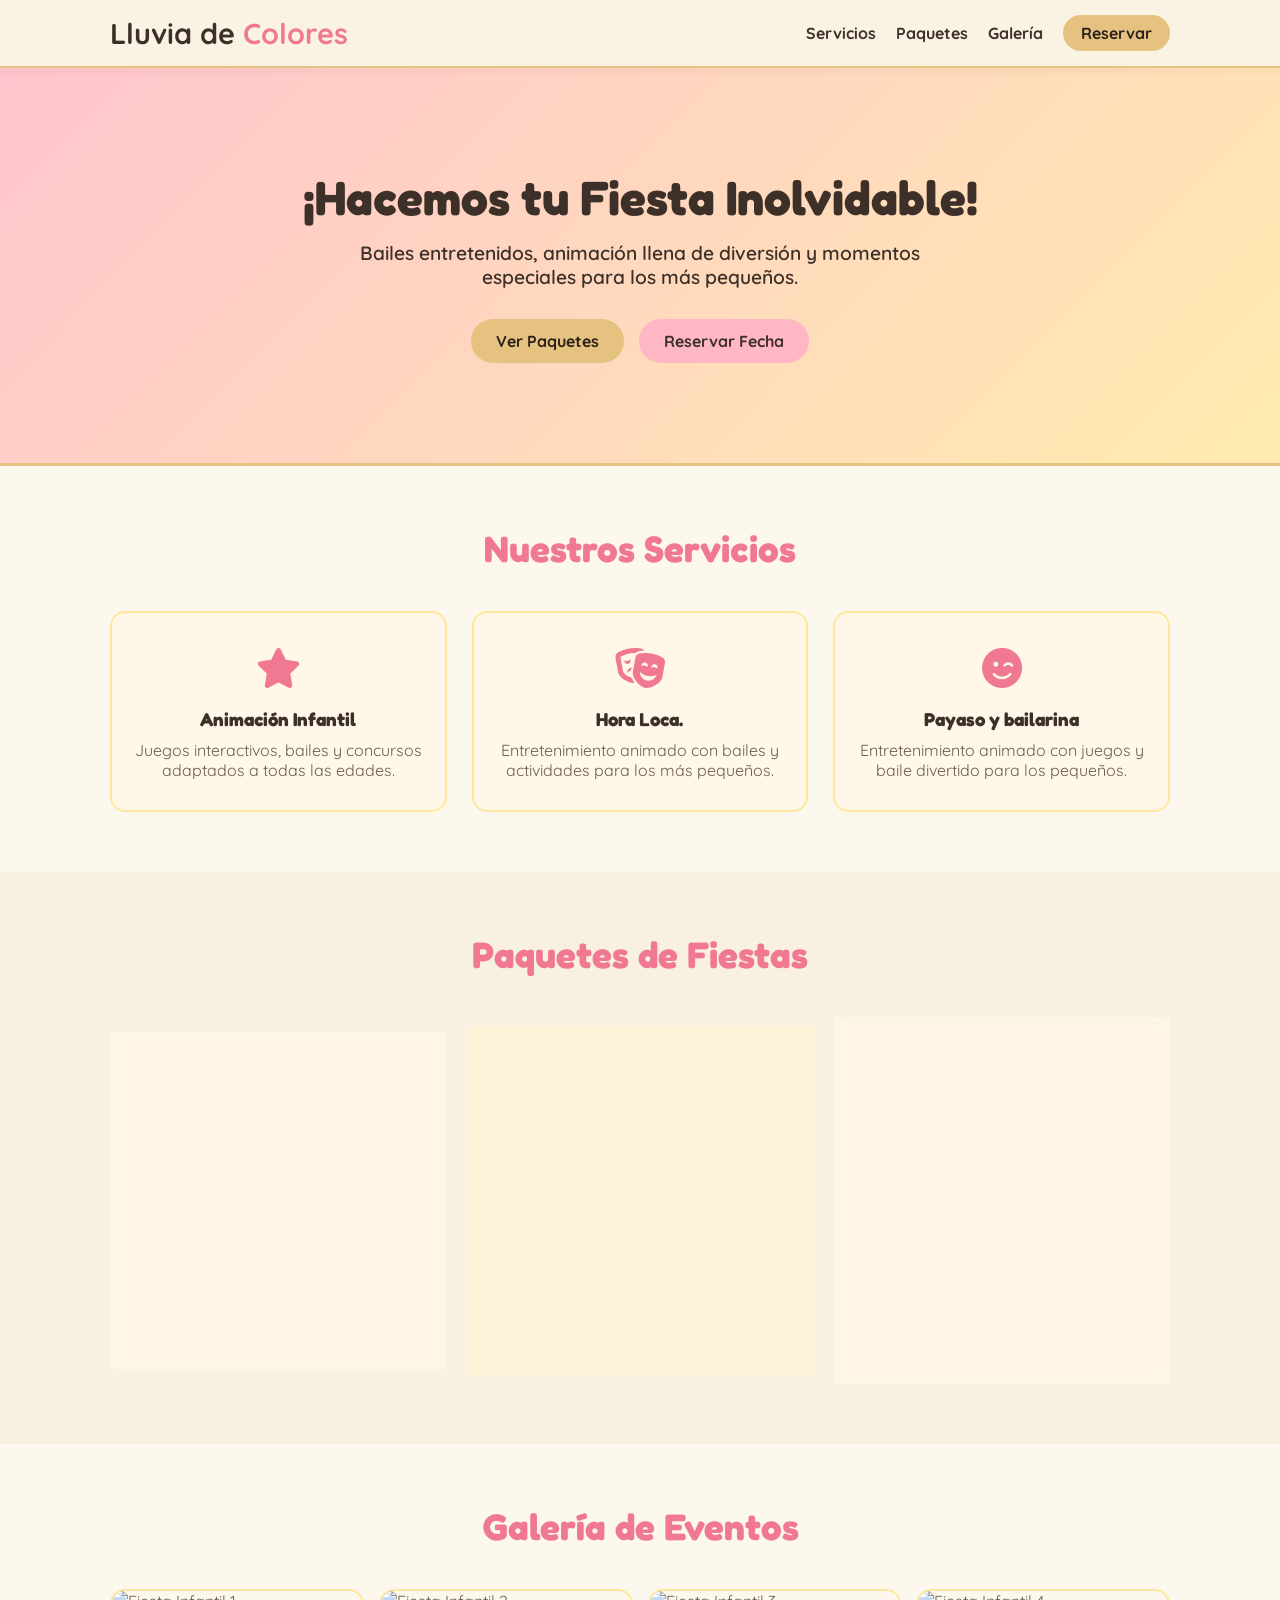
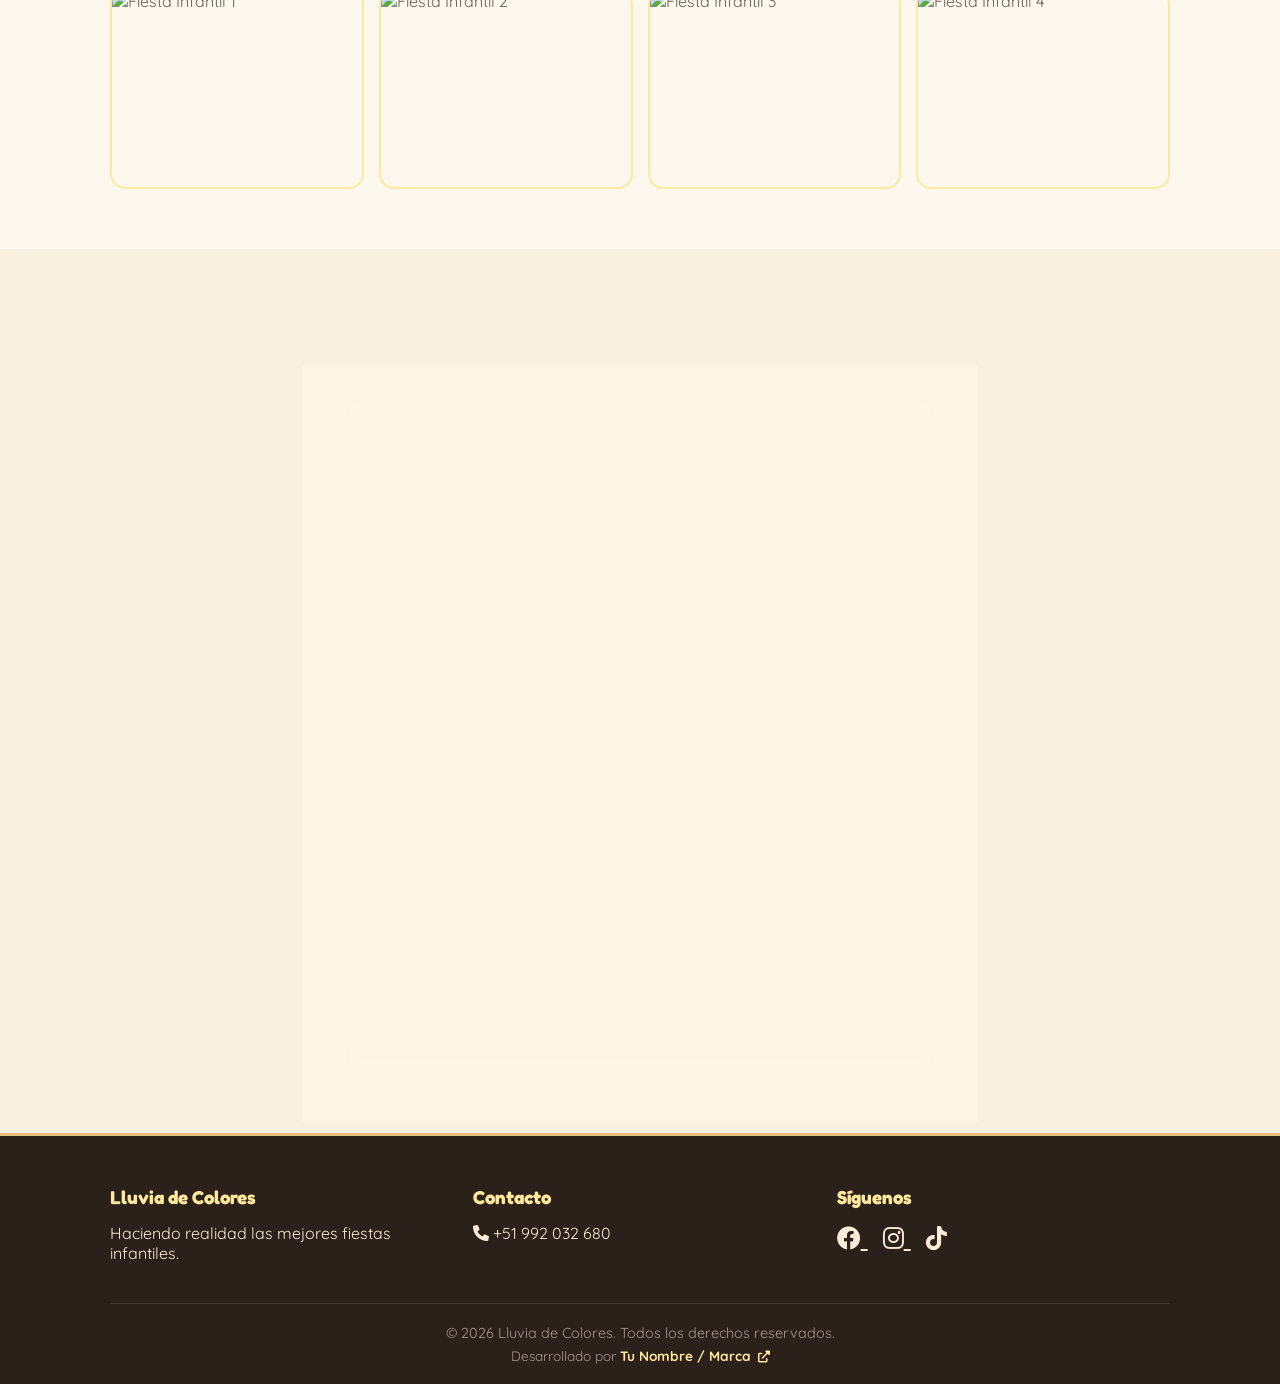
==== index.html @ 0b172efa "Initial commit" ====
<!DOCTYPE html>
<html lang="es">
<head>
  <meta charset="UTF-8" />
  <meta name="viewport" content="width=device-width, initial-scale=1.0" />
  <title>Lluvia de Colores - Eventos Infantiles</title>
  
  <!-- Fuentes Google -->
  <link rel="preconnect" href="https://fonts.googleapis.com">
  <link rel="preconnect" href="https://fonts.gstatic.com" crossorigin>
  <link href="https://fonts.googleapis.com/css2?family=Fredoka:wght@400;600;700&family=Quicksand:wght@500;600;700&display=swap" rel="stylesheet">
  
  <!-- FontAwesome Iconos -->
  <link rel="stylesheet" href="https://cdnjs.cloudflare.com/ajax/libs/font-awesome/6.0.0/css/all.min.css">
  
  <!-- Archivo CSS -->
  <link rel="stylesheet" href="estilo.css" />
</head>
<body>

  <!-- CONTENEDOR CON 20 GOTAS PARA EL FONDO DE LLUVIA -->
  <div class="fondo-lluvia">
    <div class="gota g1"></div>
    <div class="gota g2"></div>
    <div class="gota g3"></div>
    <div class="gota g4"></div>
    <div class="gota g5"></div>
    <div class="gota g6"></div>
    <div class="gota g7"></div>
    <div class="gota g8"></div>
    <div class="gota g9"></div>
    <div class="gota g10"></div>
    <div class="gota g11"></div>
    <div class="gota g12"></div>
    <div class="gota g13"></div>
    <div class="gota g14"></div>
    <div class="gota g15"></div>
    <div class="gota g16"></div>
    <div class="gota g17"></div>
    <div class="gota g18"></div>
    <div class="gota g19"></div>
    <div class="gota g20"></div>
  </div>

  <!-- ENCABEZADO Y NAVEGACIÓN -->
  <header class="header">
    <div class="contenedor nav-container">
      <div class="logo">
        <a href="#">Lluvia de <span>Colores</span></a>
      </div>
      <nav class="nav">
        <ul>
          <li><a href="#servicios">Servicios</a></li>
          <li><a href="#paquetes">Paquetes</a></li>
          <li><a href="#galeria">Galería</a></li>
          <li><a href="#reserva" class="btn-nav">Reservar</a></li>
        </ul>
      </nav>
    </div>
  </header>

  <!-- SECCIÓN HERO BANNER -->
  <section class="hero">
    <div class="contenedor">
      <h1>¡Hacemos tu Fiesta Inolvidable!</h1>
      <p>Bailes entretenidos, animación llena de diversión y momentos especiales para los más pequeños.</p>
      <div class="hero-botones">
        <a href="#paquetes" class="btn btn-primario">Ver Paquetes</a>
        <a href="#reserva" class="btn btn-secundario">Reservar Fecha</a>
      </div>
    </div>
  </section>

  <!-- SECCIÓN SERVICIOS -->
  <section id="servicios" class="seccion">
    <div class="contenedor">
      <h2 class="titulo-seccion">Nuestros Servicios</h2>
      <div class="grid-servicios">
        <div class="tarjeta-servicio">
          <div class="icono"><i class="fas fa-star"></i></div>
          <h3>Animación Infantil</h3>
          <p>Juegos interactivos, bailes y concursos adaptados a todas las edades.</p>
        </div>
        <div class="tarjeta-servicio">
          <div class="icono"><i class="fas fa-masks-theater"></i></div>
          <h3>Hora Loca.</h3>
          <p>Entretenimiento animado con bailes y actividades para los más pequeños.</p>
        </div>
        <div class="tarjeta-servicio">
          <div class="icono"><i class="fas fa-smile-wink"></i></div>
          <h3>Payaso y bailarina</h3>
          <p>Entretenimiento animado con juegos y baile divertido para los pequeños.</p>
        </div>
      </div>
    </div>
  </section>

  <!-- SECCIÓN PAQUETES DE FIESTA -->
  <section id="paquetes" class="seccion bg-rosado">
    <div class="contenedor">
      <h2 class="titulo-seccion">Paquetes de Fiestas</h2>
      <div class="grid-paquetes">

        <!-- PAQUETE BÁSICO -->
        <div class="tarjeta-paquete">
          <h3>Paquete Básico</h3>
          <div class="precio">S/250</div>
          <ul>
            <li><i class="fas fa-check"></i> Hora loca y Spray</li>
            <li><i class="fas fa-check"></i> 1 Hora de Animación</li>
            <li><i class="fas fa-check"></i> Sonido básico y micrófono</li>
            <li><i class="fas fa-check"></i> Payasito y Bailarina</li>
          </ul>
          <a href="#reserva" class="btn btn-primario" onclick="seleccionarPaquete('Básico')">Elegir Paquete</a>
        </div>

        <!-- PAQUETE PREMIUM (DESTACADO) -->
        <div class="tarjeta-paquete destacado">
          <div class="etiqueta">Más Popular</div>
          <h3>Paquete Premium</h3>
          <div class="precio">S/280</div>
          <ul>
            <li><i class="fas fa-check"></i> Hora loca + Spray + juegos</li>
            <li><i class="fas fa-check"></i> 1 hora y media de Animación</li>
            <li><i class="fas fa-check"></i> Payasito y Bailarina</li>
            <li><i class="fas fa-check"></i> Equipo de sonido profesional</li>
          </ul>
          <a href="#reserva" class="btn btn-primario" onclick="seleccionarPaquete('Premium')">Elegir Paquete</a>
        </div>

        <!-- PAQUETE VIP -->
        <div class="tarjeta-paquete">
          <h3>Paquete VIP</h3>
          <div class="precio">S/450</div>
          <ul>
            <li><i class="fas fa-check"></i> Hora loca + Spray + juegos</li>
            <li><i class="fas fa-check"></i> 2 Horas de Animación </li>
            <li><i class="fas fa-check"></i> Payasito y Bailarina</li>
            <li><i class="fas fa-check"></i> Equipo de sonido profesional</li>
            <li><i class="fas fa-check"></i> Animadora</li>
          </ul>
          <a href="#reserva" class="btn btn-primario" onclick="seleccionarPaquete('VIP')">Elegir Paquete</a>
        </div>

      </div>
    </div>
  </section>

  <!-- SECCIÓN GALERÍA -->
  <section id="galeria" class="seccion">
    <div class="contenedor">
      <h2 class="titulo-seccion">Galería de Eventos</h2>
      <div class="grid-galeria">
        <img src="https://picsum.photos/400/300?random=1" alt="Fiesta Infantil 1" />
        <img src="https://picsum.photos/400/300?random=2" alt="Fiesta Infantil 2" />
        <img src="https://picsum.photos/400/300?random=3" alt="Fiesta Infantil 3" />
        <img src="https://picsum.photos/400/300?random=4" alt="Fiesta Infantil 4" />
      </div>
    </div>
  </section>

  <!-- SECCIÓN DE FORMULARIO DE RESERVA -->
  <section id="reserva" class="seccion bg-rosado">
    <div class="contenedor">
      <h2 class="titulo-seccion">Reserva tu Paquete de Fiesta</h2>
      
      <div class="contenedor-formulario">
        <form id="form-reserva" onsubmit="enviarReserva(event)">
          <div class="grupo-input">
            <label for="nombre">Nombre Completo</label>
            <input type="text" id="nombre" placeholder="Ej. María García" required />
          </div>

          <div class="grupo-input">
            <label for="telefono">Teléfono / WhatsApp</label>
            <input type="tel" id="telefono" placeholder="Ej. +51 987654321" required />
          </div>

          <div class="grupo-input">
            <label for="paquete">Paquete Seleccionado</label>
            <select id="paquete" required>
              <option value="">-- Selecciona un paquete --</option>
              <option value="Básico">Paquete Básico</option>
              <option value="Premium">Paquete Premium</option>
              <option value="VIP">Paquete VIP</option>
            </select>
          </div>

          <div class="grupo-input">
            <label for="fecha">Fecha del Evento</label>
            <input type="date" id="fecha" required />
          </div>

          <div class="grupo-input">
            <label for="mensaje">Detalles o dudas adicionales</label>
            <textarea id="mensaje" rows="4" placeholder="Cuéntanos más sobre la temática o temática especial..."></textarea>
          </div>

          <button type="submit" class="btn btn-primario btn-bloque">
            <i class="fab fa-whatsapp"></i> Confirmar Reserva por WhatsApp
          </button>
        </form>
      </div>
    </div>
  </section>

  <!-- PIE DE PÁGINA -->
 <footer id="contacto" class="footer">
    <div class="contenedor">
      <div class="row-footer">
        <div>
          <h3>Lluvia de Colores</h3>
          <p>Haciendo realidad las mejores fiestas infantiles.</p>
        </div>
        <div>
          <h3>Contacto</h3>
          <ul>
            <li><i class="fas fa-phone"></i> +51 992 032 680</li>
          </ul>
        </div>
        <div>
          <h3>Síguenos</h3>
          <div class="redes">
            <a href="https://www.facebook.com/share/17jRXGov1W/" target="_blank" rel="noopener noreferrer">
              <i class="fab fa-facebook"></i>
            </a>
            <a href="https://www.instagram.com/lluv.iadecoloresvip?stkn=NzIxcTVuM25yc3Jp" target="_blank" rel="noopener noreferrer">
              <i class="fab fa-instagram"></i>
            </a>
            <a href="https://www.tiktok.com/@lluviadecolores13?_r=1&_t=ZS-99yl6eAAWwi" target="_blank" rel="noopener noreferrer">
              <i class="fab fa-tiktok"></i>
            </a>
          </div>
        </div>
      </div>
        <div class="barra-footer">
    <p>&copy; 2026 Lluvia de Colores. Todos los derechos reservados.</p>
    <p class="creditos">
      Desarrollado por 
      <a href="https://tu-sitio-o-red-social.com" target="_blank" rel="noopener noreferrer">
        Tu Nombre / Marca <i class="fas fa-external-link-alt"></i>
      </a>
    </p>
  </div>
      </div>
    </div>
  </footer>
---- estilo.css ----
/* PALETA DE COLORES: ROSA PASTEL & AMARILLO MANTEQUILLA (CON LLUVIA DESTACADA) */
:root {
  --bg-crema-mantequilla: #fcf8ee;
  --bg-crema-medio: #f7eedb;
  --bg-tarjeta: rgba(255, 247, 230, 0.9);
  --bg-header: rgba(250, 242, 225, 0.95);
  --rosa-pastel: #ffb7c5;
  --rosa-intenso: #f07890;
  --dorado-mantequilla: #e6c280;
  --amarillo-suave: #ffe89e;
  --texto-oscuro: #3d3028;
  --texto-suave: #6b5c52;
}

/* RESET BÁSICO Y FUENTES */
* {
  margin: 0;
  padding: 0;
  box-sizing: border-box;
}

body {
  font-family: 'Quicksand', sans-serif;
  color: var(--texto-suave);
  background-color: var(--bg-crema-mantequilla);
  position: relative;
  overflow-x: hidden;
}

h1, h2, h3 {
  font-family: 'Fredoka', sans-serif;
}

/* ==========================================
   ANIMACIÓN DE LLUVIA MÁS VISIBLE Y BRILLANTE
   ========================================== */
.fondo-lluvia {
  position: fixed;
  top: 0;
  left: 0;
  width: 100%;
  height: 100vh;
  z-index: -1;
  overflow: hidden;
  pointer-events: none;
}

.gota {
  position: absolute;
  top: -150px;
  width: 3.5px;
  height: 110px;
  background: linear-gradient(
    to bottom,
    transparent,
    var(--rosa-intenso) 40%,
    #e28a00 100%
  );
  opacity: 0.95;
  border-radius: 50%;
  filter: drop-shadow(0px 0px 4px rgba(240, 120, 144, 0.8));
  animation: caerLluviaRapida linear infinite;
}

/* TIEMPOS Y POSICIONES DE LAS 20 GOTAS */
.g1  { left: 5%;   animation-duration: 0.9s; animation-delay: 0s;   height: 130px; }
.g2  { left: 12%;  animation-duration: 1.2s; animation-delay: 0.3s; height: 100px; }
.g3  { left: 18%;  animation-duration: 0.8s; animation-delay: 0.6s; height: 150px; }
.g4  { left: 25%;  animation-duration: 1.1s; animation-delay: 0.1s; height: 110px; }
.g5  { left: 32%;  animation-duration: 1.3s; animation-delay: 0.5s; height: 120px; }
.g6  { left: 38%;  animation-duration: 0.9s; animation-delay: 0.2s; height: 140px; }
.g7  { left: 44%;  animation-duration: 1.0s; animation-delay: 0.7s; height: 105px; }
.g8  { left: 50%;  animation-duration: 1.2s; animation-delay: 0.4s; height: 135px; }
.g9  { left: 56%;  animation-duration: 0.8s; animation-delay: 0.8s; height: 125px; }
.g10 { left: 62%;  animation-duration: 1.1s; animation-delay: 0.2s; height: 115px; }
.g11 { left: 68%;  animation-duration: 0.9s; animation-delay: 0.5s; height: 145px; }
.g12 { left: 74%;  animation-duration: 1.3s; animation-delay: 0.1s; height: 95px;  }
.g13 { left: 80%;  animation-duration: 1.0s; animation-delay: 0.6s; height: 150px; }
.g14 { left: 86%;  animation-duration: 0.8s; animation-delay: 0.3s; height: 120px; }
.g15 { left: 92%;  animation-duration: 1.2s; animation-delay: 0.7s; height: 110px; }
.g16 { left: 8%;   animation-duration: 1.0s; animation-delay: 0.4s; height: 130px; }
.g17 { left: 28%;  animation-duration: 0.9s; animation-delay: 0.8s; height: 100px; }
.g18 { left: 48%;  animation-duration: 1.1s; animation-delay: 0.3s; height: 140px; }
.g19 { left: 65%;  animation-duration: 0.8s; animation-delay: 0.9s; height: 115px; }
.g20 { left: 83%;  animation-duration: 1.2s; animation-delay: 0.5s; height: 125px; }

@keyframes caerLluviaRapida {
  0% {
    transform: translateY(-150px) translateX(0) rotate(-12deg);
    opacity: 0;
  }
  20% {
    opacity: 1;
  }
  100% {
    transform: translateY(110vh) translateX(-80px) rotate(-12deg);
    opacity: 0.2;
  }
}

/* ==========================================
   ESTRUCTURA GENERAL DEL SITIO
   ========================================== */
.contenedor {
  max-width: 1100px;
  margin: 0 auto;
  padding: 0 20px;
}

.seccion {
  padding: 60px 0;
}

.titulo-seccion {
  text-align: center;
  font-size: 2.3rem;
  color: var(--rosa-intenso);
  margin-bottom: 40px;
}

.bg-rosado {
  background-color: rgba(247, 238, 219, 0.75);
  backdrop-filter: blur(4px);
}

/* ENCABEZADO */
.header {
  background-color: var(--bg-header);
  backdrop-filter: blur(10px);
  border-bottom: 2px solid var(--dorado-mantequilla);
  position: sticky;
  top: 0;
  z-index: 100;
  box-shadow: 0 2px 10px rgba(61, 48, 40, 0.05);
}

.nav-container {
  display: flex;
  justify-content: space-between;
  align-items: center;
  padding: 15px 20px;
}

.logo a {
  font-size: 1.8rem;
  font-weight: 700;
  color: var(--texto-oscuro);
  text-decoration: none;
}

.logo span {
  color: var(--rosa-intenso);
}

.nav ul {
  display: flex;
  list-style: none;
  gap: 20px;
  align-items: center;
}

.nav a {
  text-decoration: none;
  color: var(--texto-oscuro);
  font-weight: 700;
  transition: color 0.3s;
}

.nav a:hover {
  color: var(--rosa-intenso);
}

.btn-nav {
  background-color: var(--dorado-mantequilla);
  color: #2b211a !important;
  padding: 8px 18px;
  border-radius: 20px;
  font-weight: 800;
}

/* HERO BANNER */
.hero {
  background: linear-gradient(135deg, rgba(255, 183, 197, 0.8) 0%, rgba(255, 232, 158, 0.8) 100%);
  backdrop-filter: blur(3px);
  text-align: center;
  padding: 100px 20px;
  color: var(--texto-oscuro);
  border-bottom: 3px solid var(--dorado-mantequilla);
}

.hero h1 {
  font-size: 3rem;
  color: var(--texto-oscuro);
  margin-bottom: 15px;
}

.hero p {
  font-size: 1.2rem;
  max-width: 650px;
  margin: 0 auto 30px auto;
  color: var(--texto-oscuro);
  font-weight: 600;
}

.hero-botones {
  display: flex;
  justify-content: center;
  gap: 15px;
  flex-wrap: wrap;
}

/* BOTONES */
.btn {
  display: inline-block;
  padding: 12px 25px;
  border-radius: 25px;
  text-decoration: none;
  font-weight: 800;
  transition: all 0.3s ease;
}

.btn:hover {
  transform: translateY(-3px);
  box-shadow: 0 4px 12px rgba(230, 194, 128, 0.4);
}

.btn-primario {
  background-color: var(--dorado-mantequilla);
  color: #2b211a;
}

.btn-secundario {
  background-color: var(--rosa-pastel);
  color: var(--texto-oscuro);
}

.btn-whatsapp {
  background-color: #25d366;
  color: #ffffff;
}

/* SERVICIOS */
.grid-servicios {
  display: grid;
  grid-template-columns: repeat(auto-fit, minmax(220px, 1fr));
  gap: 25px;
}

.tarjeta-servicio {
  background: var(--bg-tarjeta);
  backdrop-filter: blur(6px);
  border: 2px solid var(--amarillo-suave);
  border-radius: 15px;
  padding: 30px 20px;
  text-align: center;
  transition: transform 0.3s, border-color 0.3s;
}

.tarjeta-servicio:hover {
  transform: translateY(-5px);
  border-color: var(--dorado-mantequilla);
}

.tarjeta-servicio .icono {
  font-size: 2.5rem;
  color: var(--rosa-intenso);
  margin-bottom: 15px;
}

.tarjeta-servicio h3 {
  margin-bottom: 10px;
  color: var(--texto-oscuro);
}

/* PAQUETES */
.grid-paquetes {
  display: grid;
  grid-template-columns: repeat(auto-fit, minmax(260px, 1fr));
  gap: 25px;
  align-items: center;
}

.tarjeta-paquete {
  background: var(--bg-tarjeta);
  backdrop-filter: blur(6px);
  border: 2px solid var(--amarillo-suave);
  border-radius: 20px;
  padding: 30px;
  text-align: center;
  position: relative;
}

.tarjeta-paquete.destacado {
  background: rgba(253, 243, 216, 0.95);
  border: 3px solid var(--dorado-mantequilla);
  transform: scale(1.03);
}

.etiqueta {
  position: absolute;
  top: -15px;
  left: 50%;
  transform: translateX(-50%);
  background: var(--dorado-mantequilla);
  color: #2b211a;
  padding: 5px 15px;
  border-radius: 15px;
  font-weight: bold;
  font-size: 0.85rem;
}

.precio {
  font-size: 2.2rem;
  font-family: 'Fredoka', sans-serif;
  color: var(--rosa-intenso);
  margin: 15px 0;
}

.tarjeta-paquete h3 {
  color: var(--texto-oscuro);
}

.tarjeta-paquete ul {
  list-style: none;
  margin-bottom: 25px;
  text-align: left;
}

.tarjeta-paquete li {
  margin-bottom: 10px;
}

.tarjeta-paquete i {
  color: var(--rosa-intenso);
  margin-right: 8px;
}

/* GALERÍA */
.grid-galeria {
  display: grid;
  grid-template-columns: repeat(auto-fit, minmax(220px, 1fr));
  gap: 15px;
}

.grid-galeria img {
  width: 100%;
  height: 200px;
  object-fit: cover;
  border-radius: 15px;
  border: 2px solid var(--amarillo-suave);
  transition: transform 0.3s;
}

.grid-galeria img:hover {
  transform: scale(1.02);
}

/* FOOTER */
.footer {
  background-color: #2b211a;
  color: #fcecd7;
  padding: 50px 0 20px 0;
  border-top: 3px solid var(--dorado-mantequilla);
}

.row-footer {
  display: grid;
  grid-template-columns: repeat(auto-fit, minmax(220px, 1fr));
  gap: 30px;
  margin-bottom: 40px;
}

.row-footer h3 {
  color: var(--amarillo-suave);
  margin-bottom: 15px;
}

.row-footer ul {
  list-style: none;
}

.row-footer li {
  margin-bottom: 10px;
}

.redes a {
  color: #fcecd7;
  font-size: 1.5rem;
  margin-right: 15px;
  transition: color 0.3s;
}

.redes a:hover {
  color: var(--amarillo-suave);
}

.barra-footer {
  text-align: center;
  border-top: 1px solid rgba(255, 255, 255, 0.1);
  padding-top: 20px;
  font-size: 0.9rem;
  color: #a8988d;
}

/* ==========================================
   ESTILOS DEL FORMULARIO DE RESERVA
   ========================================== */
.contenedor-formulario {
  max-width: 600px;
  margin: 0 auto;
  background: var(--bg-tarjeta);
  backdrop-filter: blur(8px);
  border: 2px solid var(--dorado-mantequilla);
  padding: 35px;
  border-radius: 20px;
  box-shadow: 0 10px 25px rgba(61, 48, 40, 0.08);
}

.grupo-input {
  margin-bottom: 20px;
  display: flex;
  flex-direction: column;
  text-align: left;
}

.grupo-input label {
  font-weight: 700;
  margin-bottom: 8px;
  color: var(--texto-oscuro);
}

.grupo-input input,
.grupo-input select,
.grupo-input textarea {
  width: 100%;
  padding: 12px 15px;
  border: 2px solid var(--amarillo-suave);
  border-radius: 12px;
  background-color: #ffffff;
  font-family: inherit;
  font-size: 1rem;
  color: var(--texto-oscuro);
  outline: none;
  transition: border-color 0.3s;
}

.grupo-input input:focus,
.grupo-input select:focus,
.grupo-input textarea:focus {
  border-color: var(--rosa-intenso);
}

.btn-bloque {
  width: 100%;
  border: none;
  cursor: pointer;
  font-size: 1.1rem;
  padding: 15px;
  margin-top: 10px;
}

/* ESTILOS PARA "DESARROLLADO POR" */
.barra-footer {
  display: flex;
  flex-direction: column;
  align-items: center;
  gap: 5px;
}

.creditos {
  font-size: 0.85rem;
  color: #a8988d;
}

.creditos a {
  color: var(--amarillo-suave);
  text-decoration: none;
  font-weight: 700;
  transition: color 0.3s ease;
}

.creditos a:hover {
  color: var(--rosa-pastel);
  text-decoration: underline;
}

.creditos i {
  font-size: 0.75rem;
  margin-left: 3px;
}
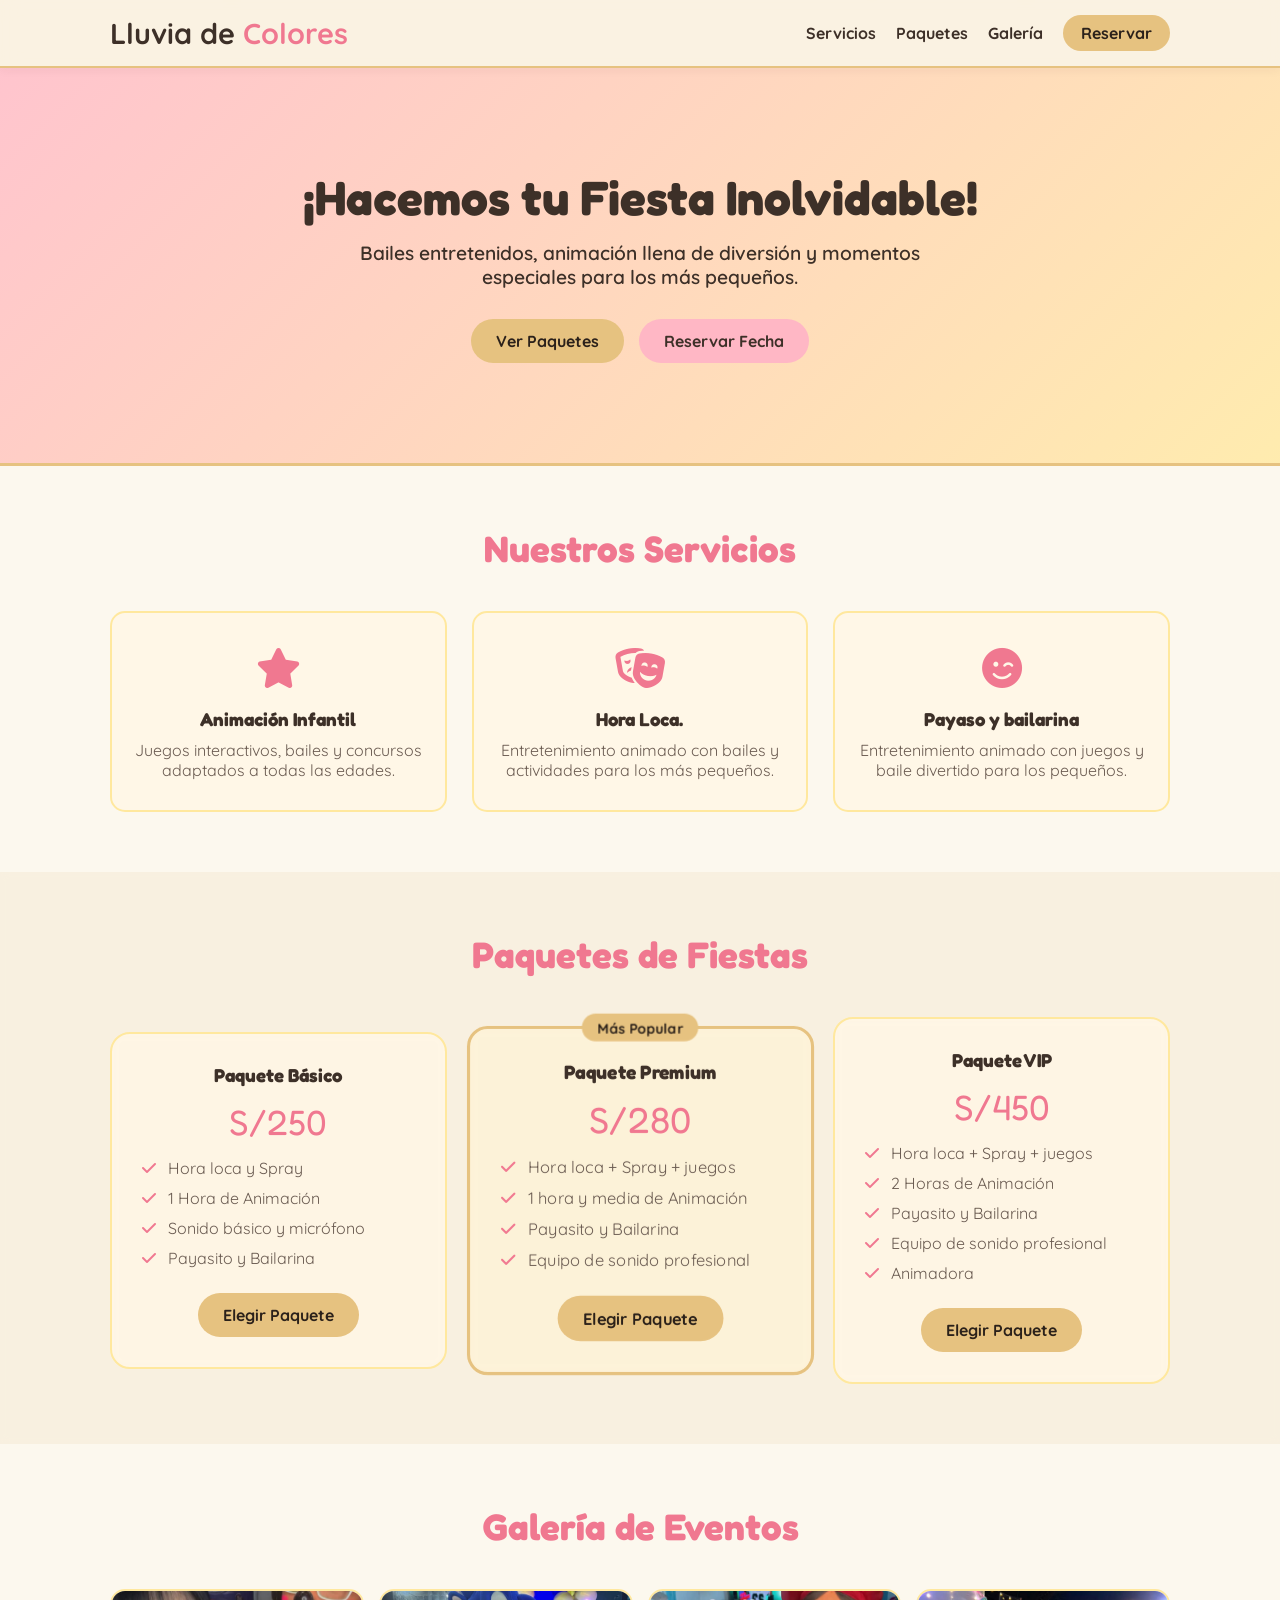
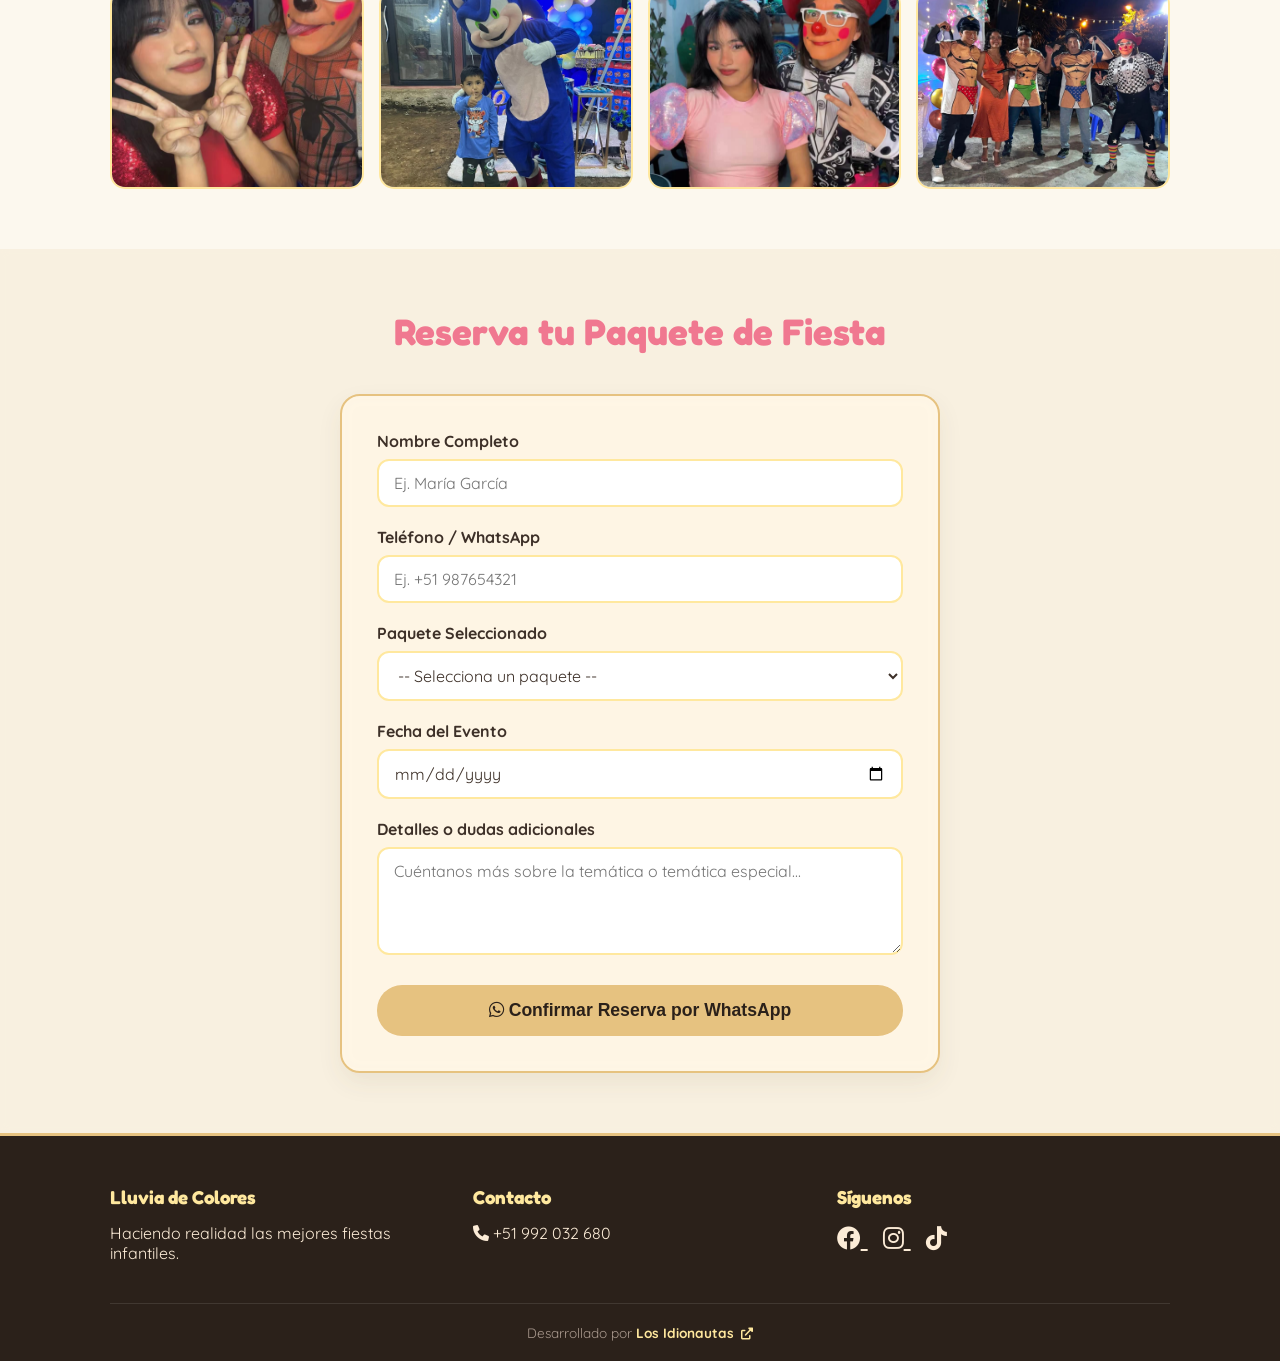
==== commit d4432bc8: "Pagina Web" ====
--- a/index.html
+++ b/index.html
@@ -150,12 +150,12 @@
   <section id="galeria" class="seccion">
     <div class="contenedor">
       <h2 class="titulo-seccion">Galería de Eventos</h2>
-      <div class="grid-galeria">
-        <img src="https://picsum.photos/400/300?random=1" alt="Fiesta Infantil 1" />
-        <img src="https://picsum.photos/400/300?random=2" alt="Fiesta Infantil 2" />
-        <img src="https://picsum.photos/400/300?random=3" alt="Fiesta Infantil 3" />
-        <img src="https://picsum.photos/400/300?random=4" alt="Fiesta Infantil 4" />
-      </div>
+     <div class="grid-galeria">
+      <img src="Img/Img 01.jpeg" alt="Fiesta Infantil 1" />
+      <img src="Img/Img 02.jpeg" alt="Fiesta Infantil 2" />
+      <img src="Img/Img 03.jpeg" alt="Fiesta Infantil 3" />
+      <img src="Img/Img 04.jpeg" alt="Fiesta Infantil 4" />
+</div>
     </div>
   </section>
 
@@ -234,11 +234,10 @@
         </div>
       </div>
         <div class="barra-footer">
-    <p>&copy; 2026 Lluvia de Colores. Todos los derechos reservados.</p>
-    <p class="creditos">
-      Desarrollado por 
-      <a href="https://tu-sitio-o-red-social.com" target="_blank" rel="noopener noreferrer">
-        Tu Nombre / Marca <i class="fas fa-external-link-alt"></i>
+<p class="creditos">
+  Desarrollado por 
+  <a href="portafolio.html" target="_blank">
+        Los Idionautas <i class="fas fa-external-link-alt"></i>
       </a>
     </p>
   </div>
--- a/estilo.css
+++ b/estilo.css
@@ -487,4 +487,77 @@
 .creditos i {
   font-size: 0.75rem;
   margin-left: 3px;
+}
+
+/* ==========================================
+   PALETA MORADO NOCHE & AZUL NOCHE (PORTAFOLIO)
+   ========================================== */
+
+/* Fondo general en azul noche muy profundo y texto claro */
+body.portafolio-dev {
+  background-color: #0a0e1a; /* Azul noche profundo */
+  color: #e2e8f0;
+}
+
+/* Header en morado noche oscuro */
+body.portafolio-dev .header {
+  background-color: #130924; /* Morado noche */
+  border-bottom: 2px solid #7c3aed; /* Borde violeta brillante */
+}
+
+/* Logo con acento morado y azul neón */
+body.portafolio-dev .logo a {
+  color: #ffffff;
+}
+
+body.portafolio-dev .logo a span {
+  color: #a855f7; /* Morado brillante */
+}
+
+/* Banner Hero con degradado de Azul Noche a Morado Noche */
+body.portafolio-dev .hero {
+  background: linear-gradient(135deg, #0f172a 0%, #1e1035 50%, #0a0e1a 100%);
+  border-bottom: 1px solid #2e1065;
+}
+
+body.portafolio-dev .hero h1 {
+  color: #ffffff;
+}
+
+body.portafolio-dev .hero p {
+  color: #cbd5e1;
+}
+
+/* Botón principal en morado vibrante con texto blanco */
+body.portafolio-dev .btn-primario {
+  background-color: #7c3aed;
+  color: #ffffff;
+  font-weight: bold;
+  box-shadow: 0 4px 15px rgba(124, 58, 237, 0.4);
+}
+
+body.portafolio-dev .btn-primario:hover {
+  background-color: #6d28d9;
+  box-shadow: 0 6px 20px rgba(124, 58, 237, 0.6);
+}
+
+/* Títulos principales en azul neón / morado claro */
+body.portafolio-dev h2,
+body.portafolio-dev .titulo-seccion {
+  color: #c084fc;
+}
+
+/* Tarjetas de integrantes en mezcla de azul y morado noche */
+body.portafolio-dev .tarjeta-equipo {
+  background-color: #131c31; /* Tarjeta en azul noche */
+  border: 1px solid #2e1065;   /* Borde morado noche */
+  box-shadow: 0 4px 20px rgba(0, 0, 0, 0.5);
+}
+
+body.portafolio-dev .info-equipo h3 {
+  color: #ffffff;
+}
+
+body.portafolio-dev .info-equipo p {
+  color: #38bdf8; /* Azul claro/neón para destacar el rol */
 }
